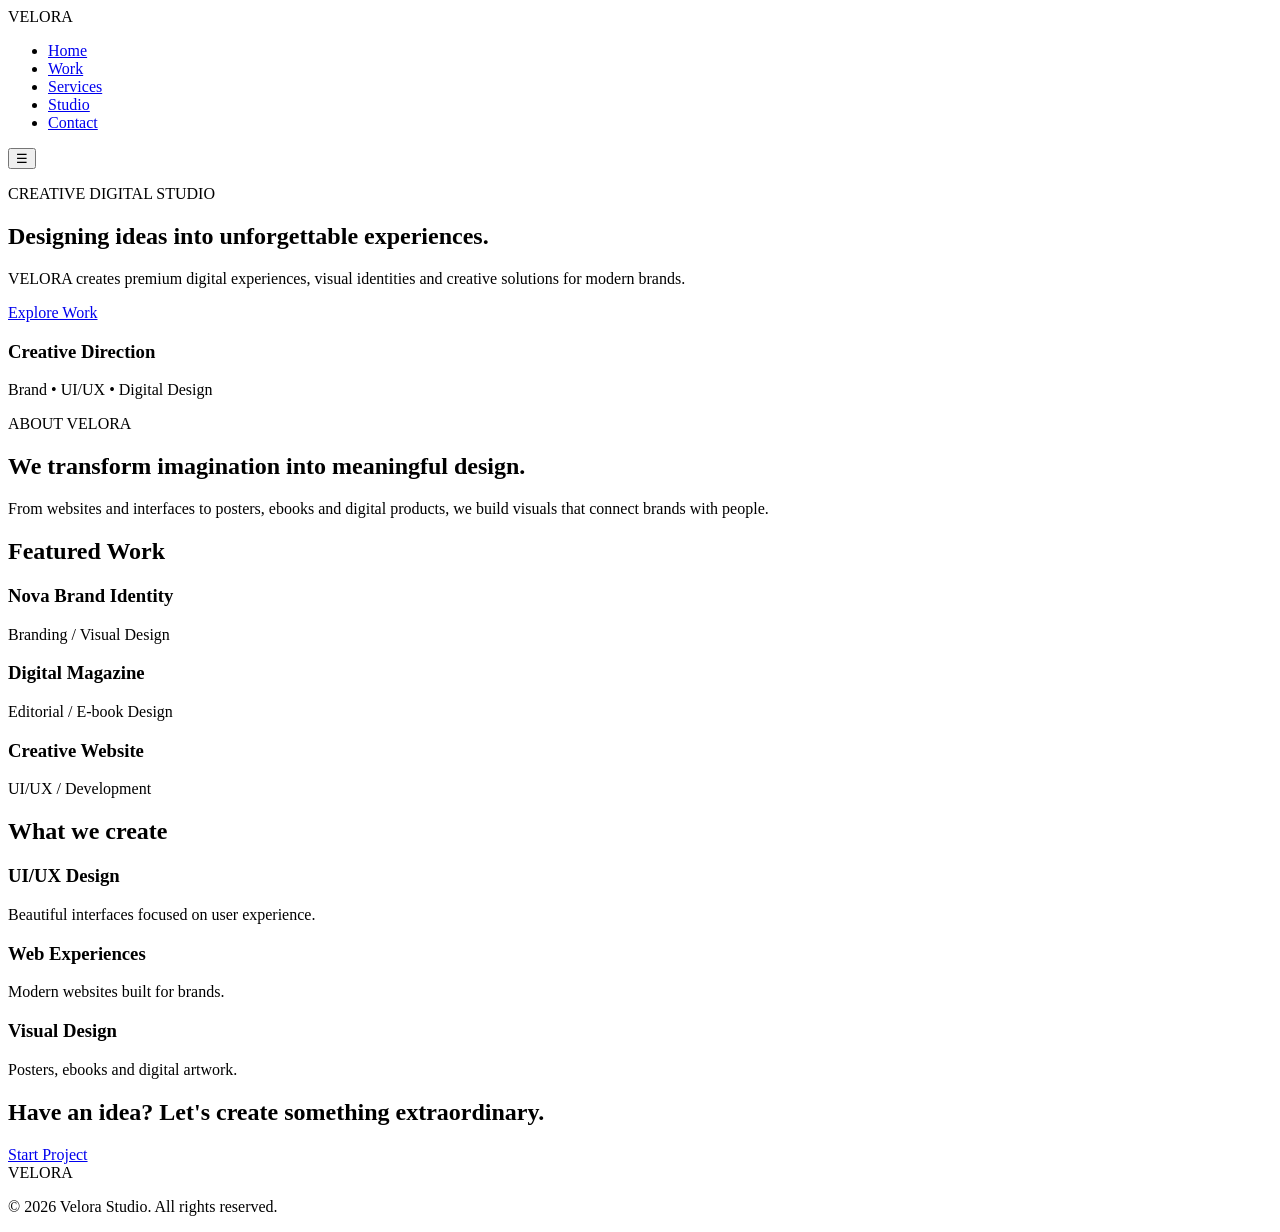
==== index.html @ 8c9e6276 "Create index.html for VELORA website Add a complete HTML structure for the VELORA Creative Studio we" ====
<!DOCTYPE html>
<html lang="en">
<head>
    <meta charset="UTF-8">
    <meta name="viewport" content="width=device-width, initial-scale=1.0">

    <title>VELORA — Creative Studio</title>
    <meta name="description" content="VELORA is a creative studio crafting digital experiences, brand identities, websites and visual stories.">

    <link rel="stylesheet" href="css/style.css">
</head>

<body>

<header>
    <nav class="navbar">

        <div class="logo">
            VELORA
        </div>

        <ul class="nav-links">
            <li><a href="index.html">Home</a></li>
            <li><a href="work.html">Work</a></li>
            <li><a href="services.html">Services</a></li>
            <li><a href="studio.html">Studio</a></li>
            <li><a href="contact.html">Contact</a></li>
        </ul>

        <button class="menu">
            ☰
        </button>

    </nav>
</header>


<main>


<section class="hero">

    <div class="hero-content">

        <p class="tag">
            CREATIVE DIGITAL STUDIO
        </p>

        <h1>
            Designing
            <span>ideas</span>
            into unforgettable experiences.
        </h1>


        <p class="hero-text">
            VELORA creates premium digital experiences,
            visual identities and creative solutions
            for modern brands.
        </p>


        <a href="work.html" class="button">
            Explore Work
        </a>

    </div>


    <div class="hero-image">

        <div class="circle"></div>

        <div class="card">
            <h3>
                Creative Direction
            </h3>

            <p>
                Brand • UI/UX • Digital Design
            </p>
        </div>

    </div>

</section>



<section class="about-preview">

    <p class="tag">
        ABOUT VELORA
    </p>


    <h2>
        We transform imagination
        into meaningful design.
    </h2>


    <p>
        From websites and interfaces to posters,
        ebooks and digital products, we build
        visuals that connect brands with people.
    </p>

</section>



<section class="featured">

<h2>
Featured Work
</h2>


<div class="projects">


<div class="project">
    <div class="project-image"></div>
    <h3>
        Nova Brand Identity
    </h3>
    <p>
        Branding / Visual Design
    </p>
</div>



<div class="project">
    <div class="project-image"></div>
    <h3>
        Digital Magazine
    </h3>
    <p>
        Editorial / E-book Design
    </p>
</div>



<div class="project">
    <div class="project-image"></div>
    <h3>
        Creative Website
    </h3>
    <p>
        UI/UX / Development
    </p>
</div>


</div>

</section>




<section class="services-preview">

<h2>
What we create
</h2>


<div class="service-grid">


<div>
<h3>
UI/UX Design
</h3>
<p>
Beautiful interfaces focused on user experience.
</p>
</div>



<div>
<h3>
Web Experiences
</h3>
<p>
Modern websites built for brands.
</p>
</div>



<div>
<h3>
Visual Design
</h3>
<p>
Posters, ebooks and digital artwork.
</p>
</div>


</div>

</section>



<section class="cta">

<h2>
Have an idea?
Let's create something extraordinary.
</h2>


<a href="contact.html" class="button">
Start Project
</a>

</section>



</main>



<footer>

<div>
VELORA
</div>

<p>
© 2026 Velora Studio. All rights reserved.
</p>

</footer>



<script src="js/script.js"></script>

</body>
</html>
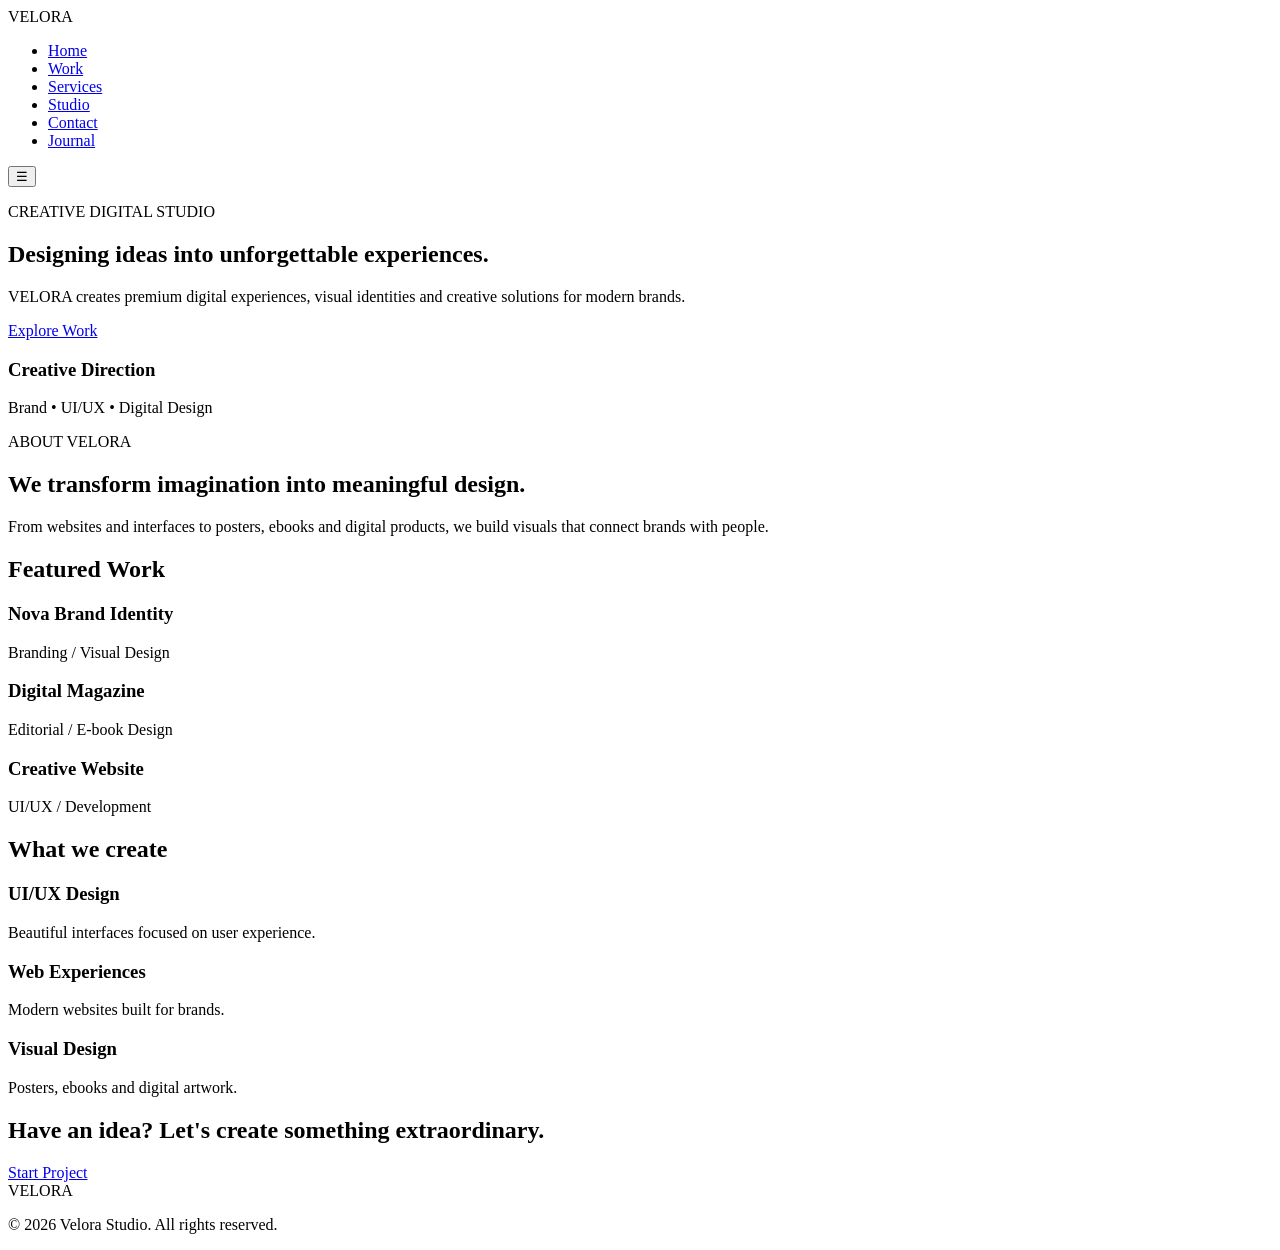
==== commit 55ea2dad: "Add Journal link to navigation menu" ====
--- a/index.html
+++ b/index.html
@@ -25,6 +25,7 @@
             <li><a href="services.html">Services</a></li>
             <li><a href="studio.html">Studio</a></li>
             <li><a href="contact.html">Contact</a></li>
+            <li><a href="blog.html">Journal</a></li>
         </ul>
 
         <button class="menu">
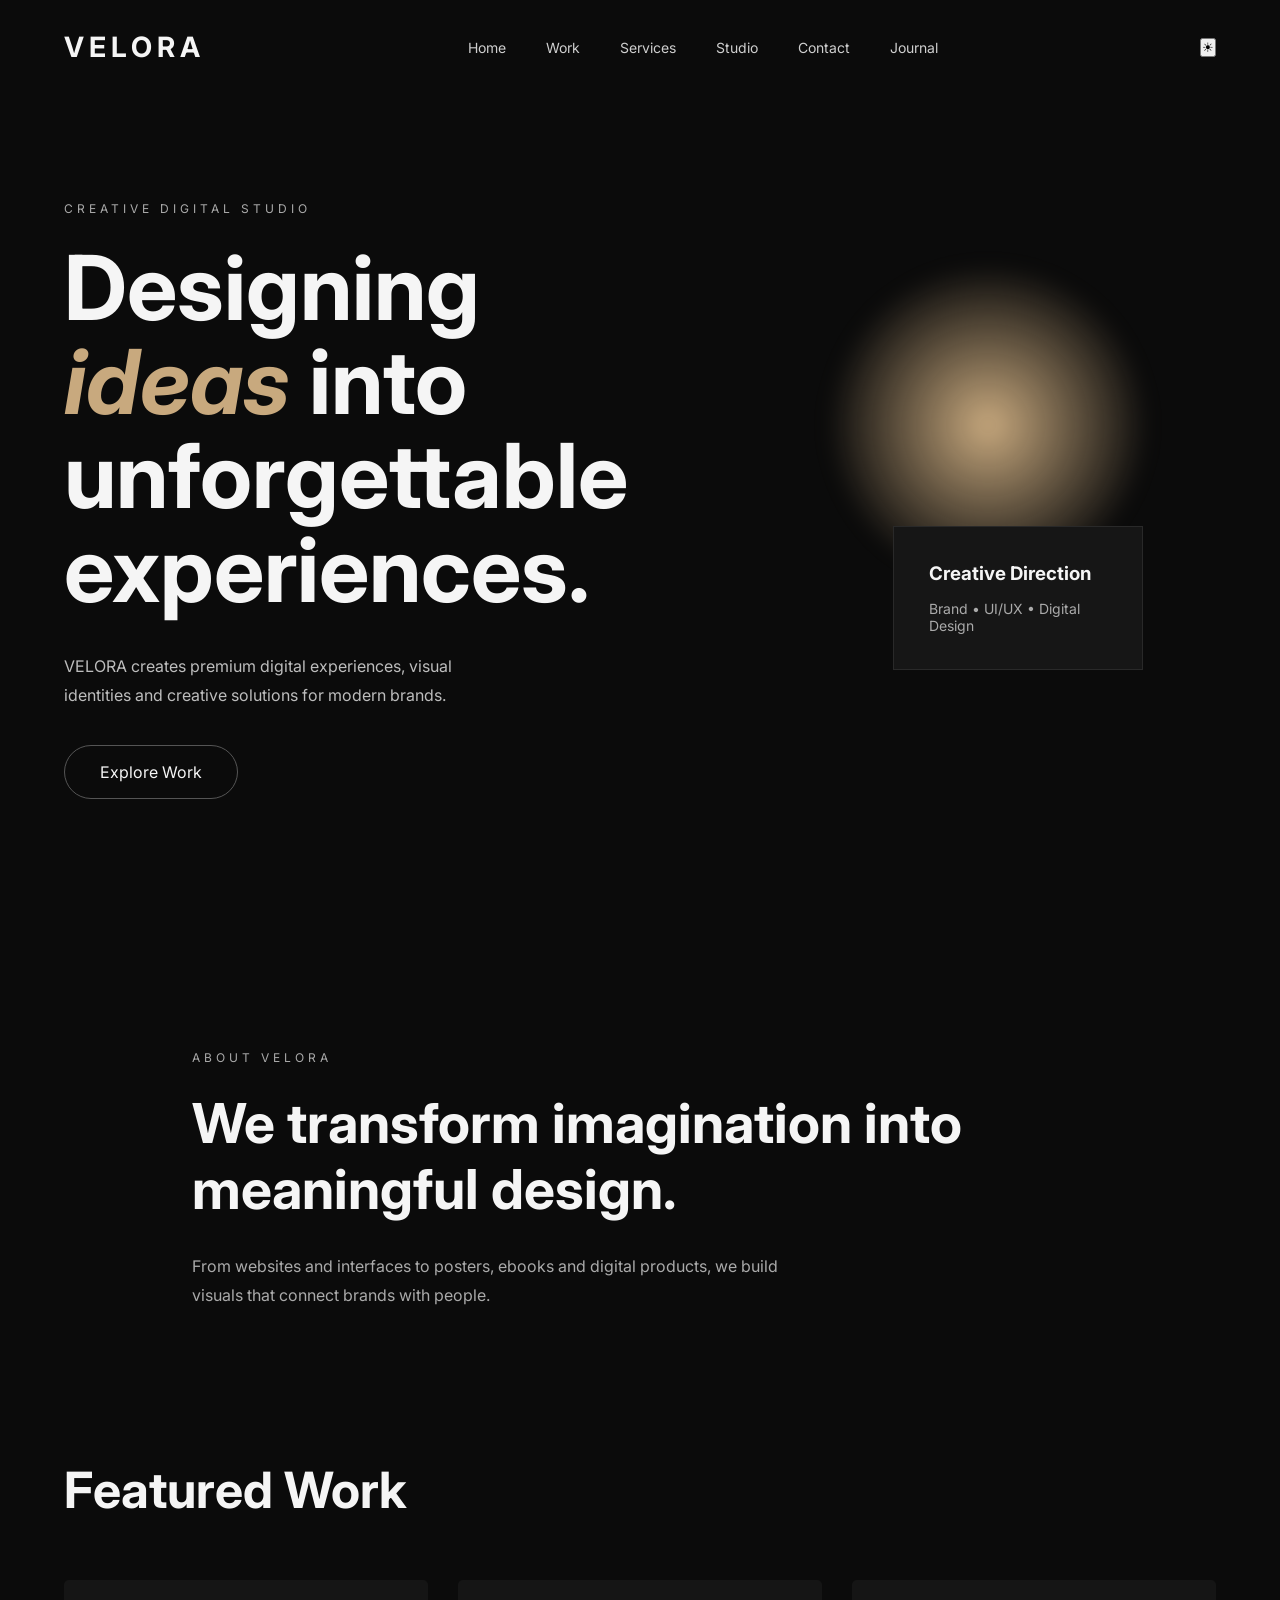
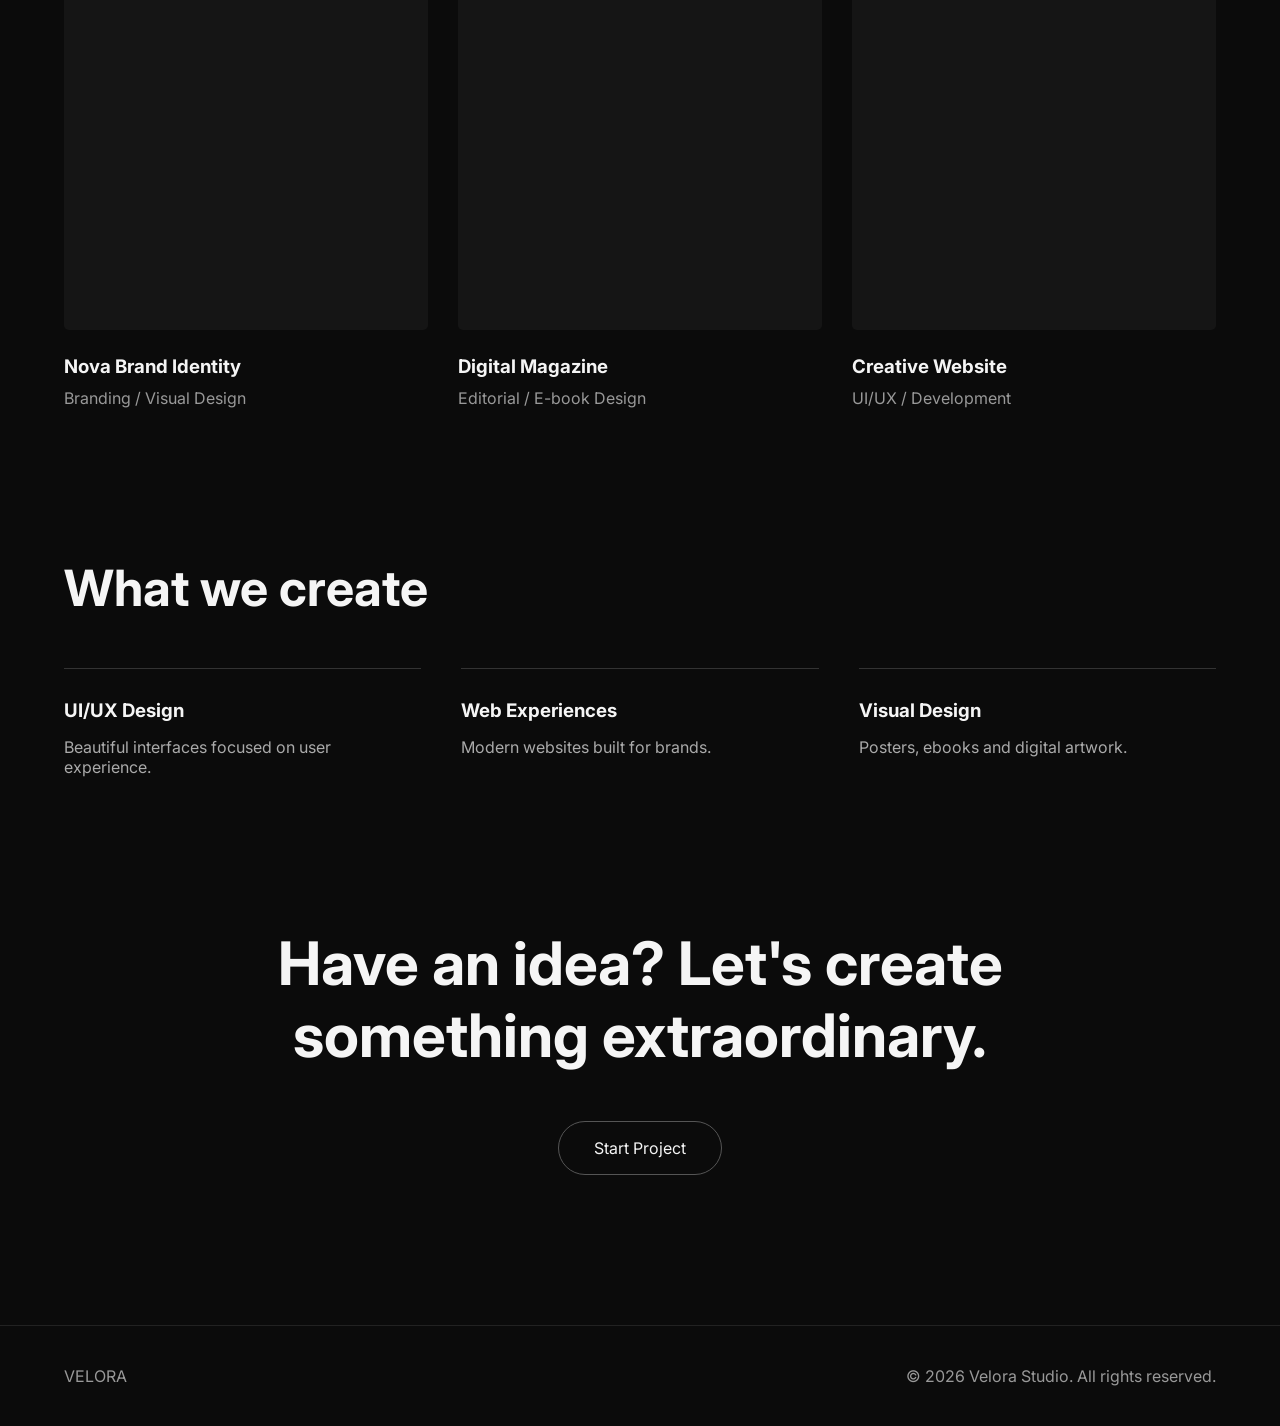
==== commit 9b99b292: "Add theme button to index.html" ====
--- a/index.html
+++ b/index.html
@@ -27,6 +27,9 @@
             <li><a href="contact.html">Contact</a></li>
             <li><a href="blog.html">Journal</a></li>
         </ul>
+        <button id="theme" class="theme-button">
+            ☀
+        </button>
 
         <button class="menu">
             ☰
--- a/css/style.css
+++ b/css/style.css
@@ -0,0 +1,660 @@
+@import url('https://fonts.googleapis.com/css2?family=Inter:wght@300;400;500;600;700;800&display=swap');
+
+
+*{
+    margin:0;
+    padding:0;
+    box-sizing:border-box;
+}
+
+
+body{
+
+    font-family:'Inter',sans-serif;
+
+    background:#0b0b0b;
+
+    color:#f5f5f5;
+
+    overflow-x:hidden;
+
+}
+
+
+
+html{
+    scroll-behavior:smooth;
+}
+
+
+
+a{
+
+    text-decoration:none;
+
+    color:inherit;
+
+}
+
+
+
+header{
+
+    width:100%;
+
+    position:fixed;
+
+    top:0;
+
+    z-index:100;
+
+}
+
+
+
+.navbar{
+
+    width:90%;
+
+    margin:auto;
+
+    padding:30px 0;
+
+    display:flex;
+
+    justify-content:space-between;
+
+    align-items:center;
+
+}
+
+
+
+.logo{
+
+    font-size:28px;
+
+    font-weight:700;
+
+    letter-spacing:5px;
+
+}
+
+
+
+.nav-links{
+
+    list-style:none;
+
+    display:flex;
+
+    gap:40px;
+
+}
+
+
+
+.nav-links a{
+
+    font-size:14px;
+
+    color:#cfcfcf;
+
+    transition:.3s;
+
+}
+
+
+
+.nav-links a:hover{
+
+    color:white;
+
+}
+
+
+
+.menu{
+
+    display:none;
+
+    background:none;
+
+    color:white;
+
+    border:none;
+
+    font-size:25px;
+
+}
+
+
+
+
+/* HERO */
+
+
+.hero{
+
+    min-height:100vh;
+
+    width:90%;
+
+    margin:auto;
+
+    display:flex;
+
+    align-items:center;
+
+    justify-content:space-between;
+
+    padding-top:100px;
+
+}
+
+
+
+.hero-content{
+
+    width:55%;
+
+}
+
+
+
+.tag{
+
+    font-size:12px;
+
+    letter-spacing:4px;
+
+    color:#aaa;
+
+    margin-bottom:25px;
+
+}
+
+
+
+.hero h1{
+
+    font-size:clamp(50px,7vw,95px);
+
+    line-height:1.05;
+
+    font-weight:700;
+
+}
+
+
+
+.hero h1 span{
+
+    color:#c8a97e;
+
+    font-style:italic;
+
+}
+
+
+
+.hero-text{
+
+    width:450px;
+
+    margin:35px 0;
+
+    color:#bdbdbd;
+
+    line-height:1.8;
+
+}
+
+
+
+.button{
+
+    display:inline-block;
+
+    padding:16px 35px;
+
+    border:1px solid #555;
+
+    border-radius:50px;
+
+    transition:.4s;
+
+}
+
+
+
+.button:hover{
+
+    background:white;
+
+    color:black;
+
+}
+
+
+
+
+
+/* HERO VISUAL */
+
+
+.hero-image{
+
+    width:35%;
+
+    height:500px;
+
+    position:relative;
+
+}
+
+
+
+.circle{
+
+    width:350px;
+
+    height:350px;
+
+    border-radius:50%;
+
+    background:
+
+    radial-gradient(circle,#c8a97e,transparent 65%);
+
+    filter:blur(10px);
+
+    animation:pulse 5s infinite alternate;
+
+}
+
+
+
+@keyframes pulse{
+
+    from{
+
+        transform:scale(.9);
+
+    }
+
+    to{
+
+        transform:scale(1.1);
+
+    }
+
+}
+
+
+
+.card{
+
+    position:absolute;
+
+    bottom:80px;
+
+    left:80px;
+
+    background:#161616;
+
+    padding:35px;
+
+    width:250px;
+
+    border:1px solid #292929;
+
+    backdrop-filter:blur(10px);
+
+}
+
+
+
+.card h3{
+
+    margin-bottom:15px;
+
+}
+
+
+
+.card p{
+
+    color:#aaa;
+
+    font-size:14px;
+
+}
+
+
+
+
+
+/* ABOUT */
+
+
+.about-preview{
+
+    width:70%;
+
+    margin:150px auto;
+
+}
+
+
+
+.about-preview h2{
+
+    font-size:55px;
+
+    line-height:1.2;
+
+    margin-bottom:30px;
+
+}
+
+
+
+.about-preview p:last-child{
+
+    color:#aaa;
+
+    max-width:600px;
+
+    line-height:1.8;
+
+}
+
+
+
+
+
+/* PROJECTS */
+
+
+.featured{
+
+    width:90%;
+
+    margin:auto;
+
+}
+
+
+
+.featured h2{
+
+    font-size:50px;
+
+    margin-bottom:60px;
+
+}
+
+
+
+.projects{
+
+    display:grid;
+
+    grid-template-columns:repeat(3,1fr);
+
+    gap:30px;
+
+}
+
+
+
+.project-image{
+
+    height:350px;
+
+    background:#151515;
+
+    border-radius:5px;
+
+    margin-bottom:25px;
+
+    transition:.5s;
+
+}
+
+
+
+.project:hover .project-image{
+
+    transform:translateY(-15px);
+
+    background:#202020;
+
+}
+
+
+
+.project p{
+
+    color:#999;
+
+    margin-top:10px;
+
+}
+
+
+
+
+
+/* SERVICES */
+
+
+.services-preview{
+
+    width:90%;
+
+    margin:150px auto;
+
+}
+
+
+
+.services-preview h2{
+
+    font-size:50px;
+
+}
+
+
+
+.service-grid{
+
+    display:grid;
+
+    grid-template-columns:repeat(3,1fr);
+
+    margin-top:50px;
+
+    gap:40px;
+
+}
+
+
+
+.service-grid div{
+
+    border-top:1px solid #333;
+
+    padding-top:30px;
+
+}
+
+
+
+.service-grid p{
+
+    color:#aaa;
+
+    margin-top:15px;
+
+}
+
+
+
+
+
+/* CTA */
+
+
+.cta{
+
+    text-align:center;
+
+    width:80%;
+
+    margin:150px auto;
+
+}
+
+
+
+.cta h2{
+
+    font-size:60px;
+
+    margin-bottom:50px;
+
+}
+
+
+
+
+
+/* FOOTER */
+
+
+footer{
+
+    border-top:1px solid #222;
+
+    padding:40px 5%;
+
+    display:flex;
+
+    justify-content:space-between;
+
+    color:#999;
+
+}
+
+
+
+
+
+
+/* MOBILE */
+
+
+@media(max-width:900px){
+
+
+.nav-links{
+
+    display:none;
+
+}
+
+
+.menu{
+
+    display:block;
+
+}
+
+
+
+.hero{
+
+    flex-direction:column;
+
+}
+
+
+
+.hero-content{
+
+    width:100%;
+
+}
+
+
+
+.hero-text{
+
+    width:100%;
+
+}
+
+
+
+.hero-image{
+
+    width:100%;
+
+    margin-top:80px;
+
+}
+
+
+
+.projects{
+
+    grid-template-columns:1fr;
+
+}
+
+
+
+.service-grid{
+
+    grid-template-columns:1fr;
+
+}
+
+
+
+.about-preview{
+
+    width:90%;
+
+}
+
+
+
+.about-preview h2{
+
+    font-size:38px;
+
+}
+
+
+
+.cta h2{
+
+    font-size:38px;
+
+}
+
+
+
+footer{
+
+    flex-direction:column;
+
+    gap:20px;
+
+}
+
+
+}
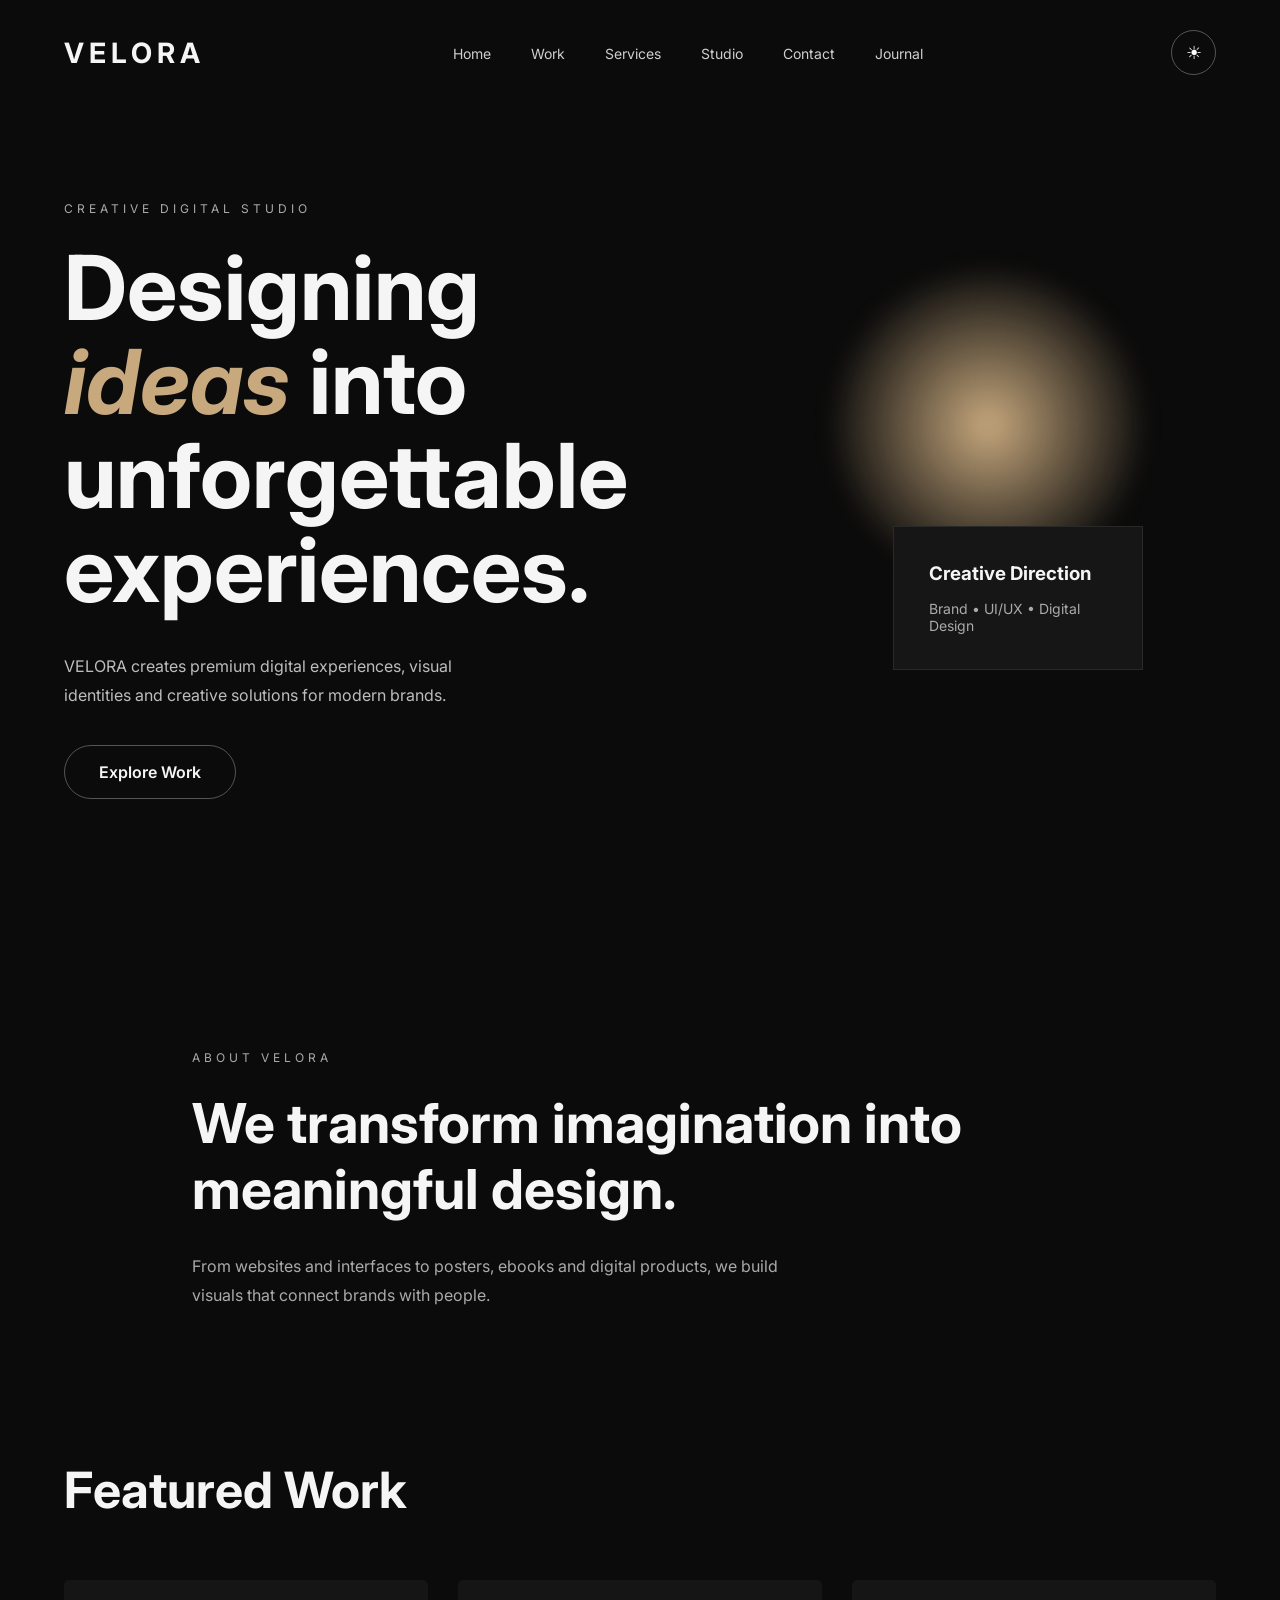
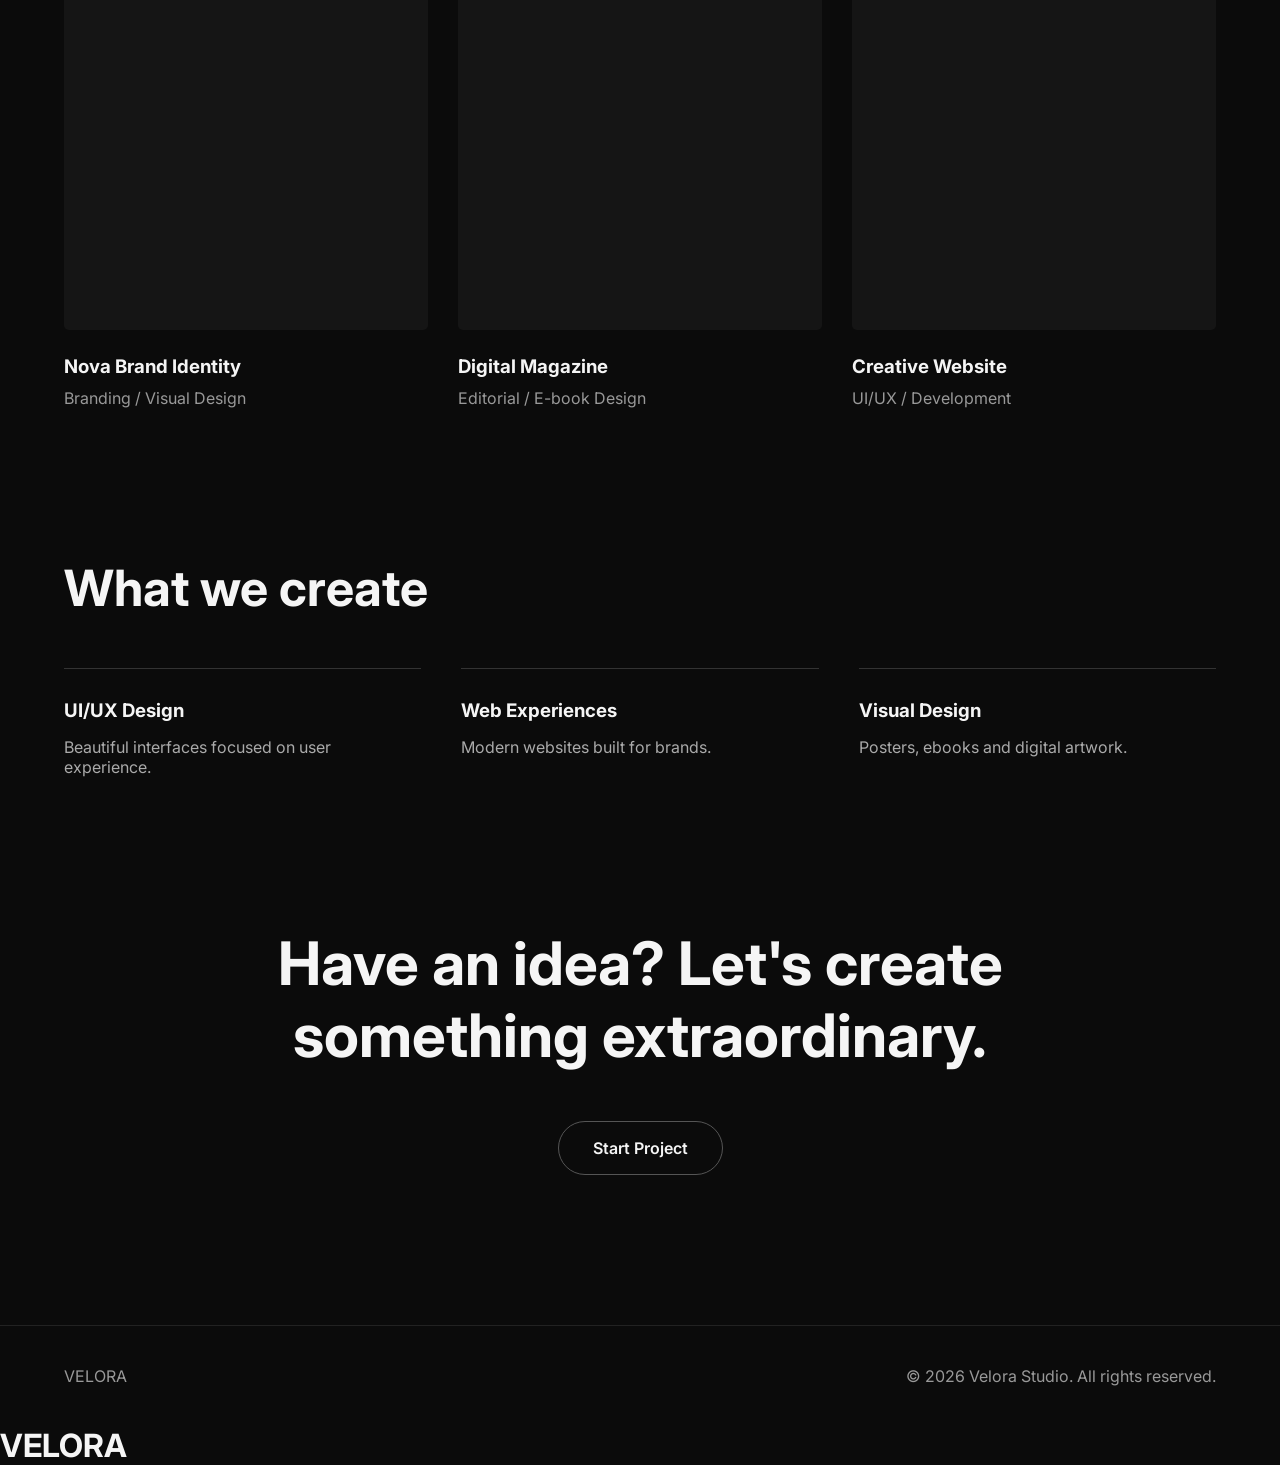
==== commit 828c4f29: "Add loader div with heading to index.html Added a loader div with a heading to the HTML." ====
--- a/index.html
+++ b/index.html
@@ -249,6 +249,10 @@
 
 
 <script src="js/script.js"></script>
-
+<div class="loader">
+
+    <h1>VELORA</h1>
+
+</div>
 </body>
 </html>
--- a/css/style.css
+++ b/css/style.css
@@ -658,3 +658,154 @@
 
 
 }
+.theme-button{
+
+background:none;
+
+border:1px solid rgba(255,255,255,.3);
+
+width:45px;
+
+height:45px;
+
+border-radius:50%;
+
+cursor:pointer;
+
+font-size:18px;
+
+color:white;
+
+transition:.4s;
+
+}
+
+.theme-button:hover{
+
+transform:rotate(180deg);
+
+background:white;
+
+color:black;
+
+}
+
+
+
+.light{
+
+background:#F7F7F4;
+
+color:#111;
+
+}
+
+
+
+.light header{
+
+background:white;
+
+}
+
+
+
+.light .card{
+
+background:white;
+
+color:#111;
+
+}
+
+
+
+.light .project-image{
+
+background:#ddd;
+
+}
+
+
+
+.light footer{
+
+background:#f2f2f2;
+
+color:#555;
+
+}
+.button{
+
+display:inline-flex;
+
+align-items:center;
+
+justify-content:center;
+
+padding:16px 34px;
+
+border-radius:50px;
+
+text-decoration:none;
+
+font-weight:600;
+
+transition:.35s;
+
+cursor:pointer;
+
+position:relative;
+
+overflow:hidden;
+
+}
+
+
+
+.button::before{
+
+content:"";
+
+position:absolute;
+
+width:0;
+
+height:0;
+
+background:white;
+
+border-radius:50%;
+
+transition:.5s;
+
+z-index:-1;
+
+}
+
+
+
+.button:hover{
+
+color:black;
+
+}
+
+
+
+.button:hover::before{
+
+width:300px;
+
+height:300px;
+
+}
+.magnetic:hover{
+
+box-shadow:
+
+0 0 20px rgba(255,255,255,.2),
+
+0 0 40px rgba(255,255,255,.1);
+
+}
